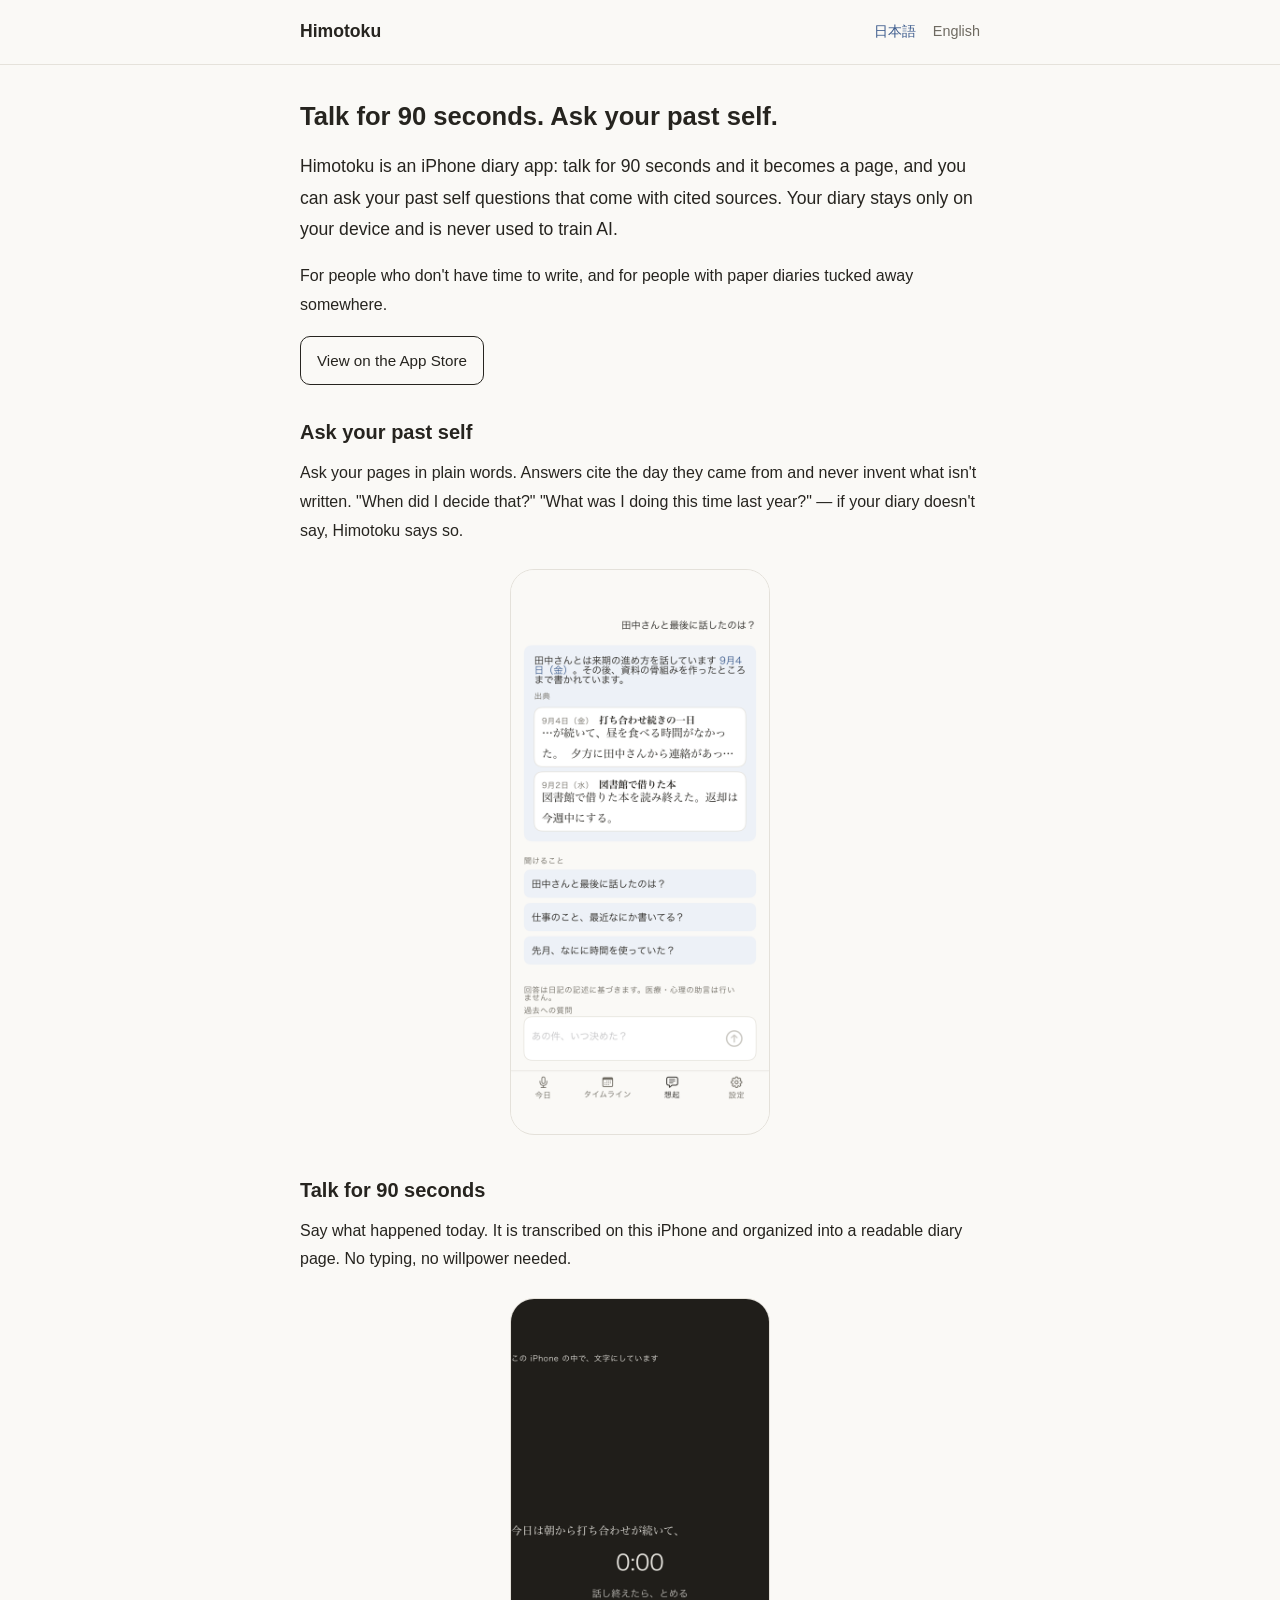
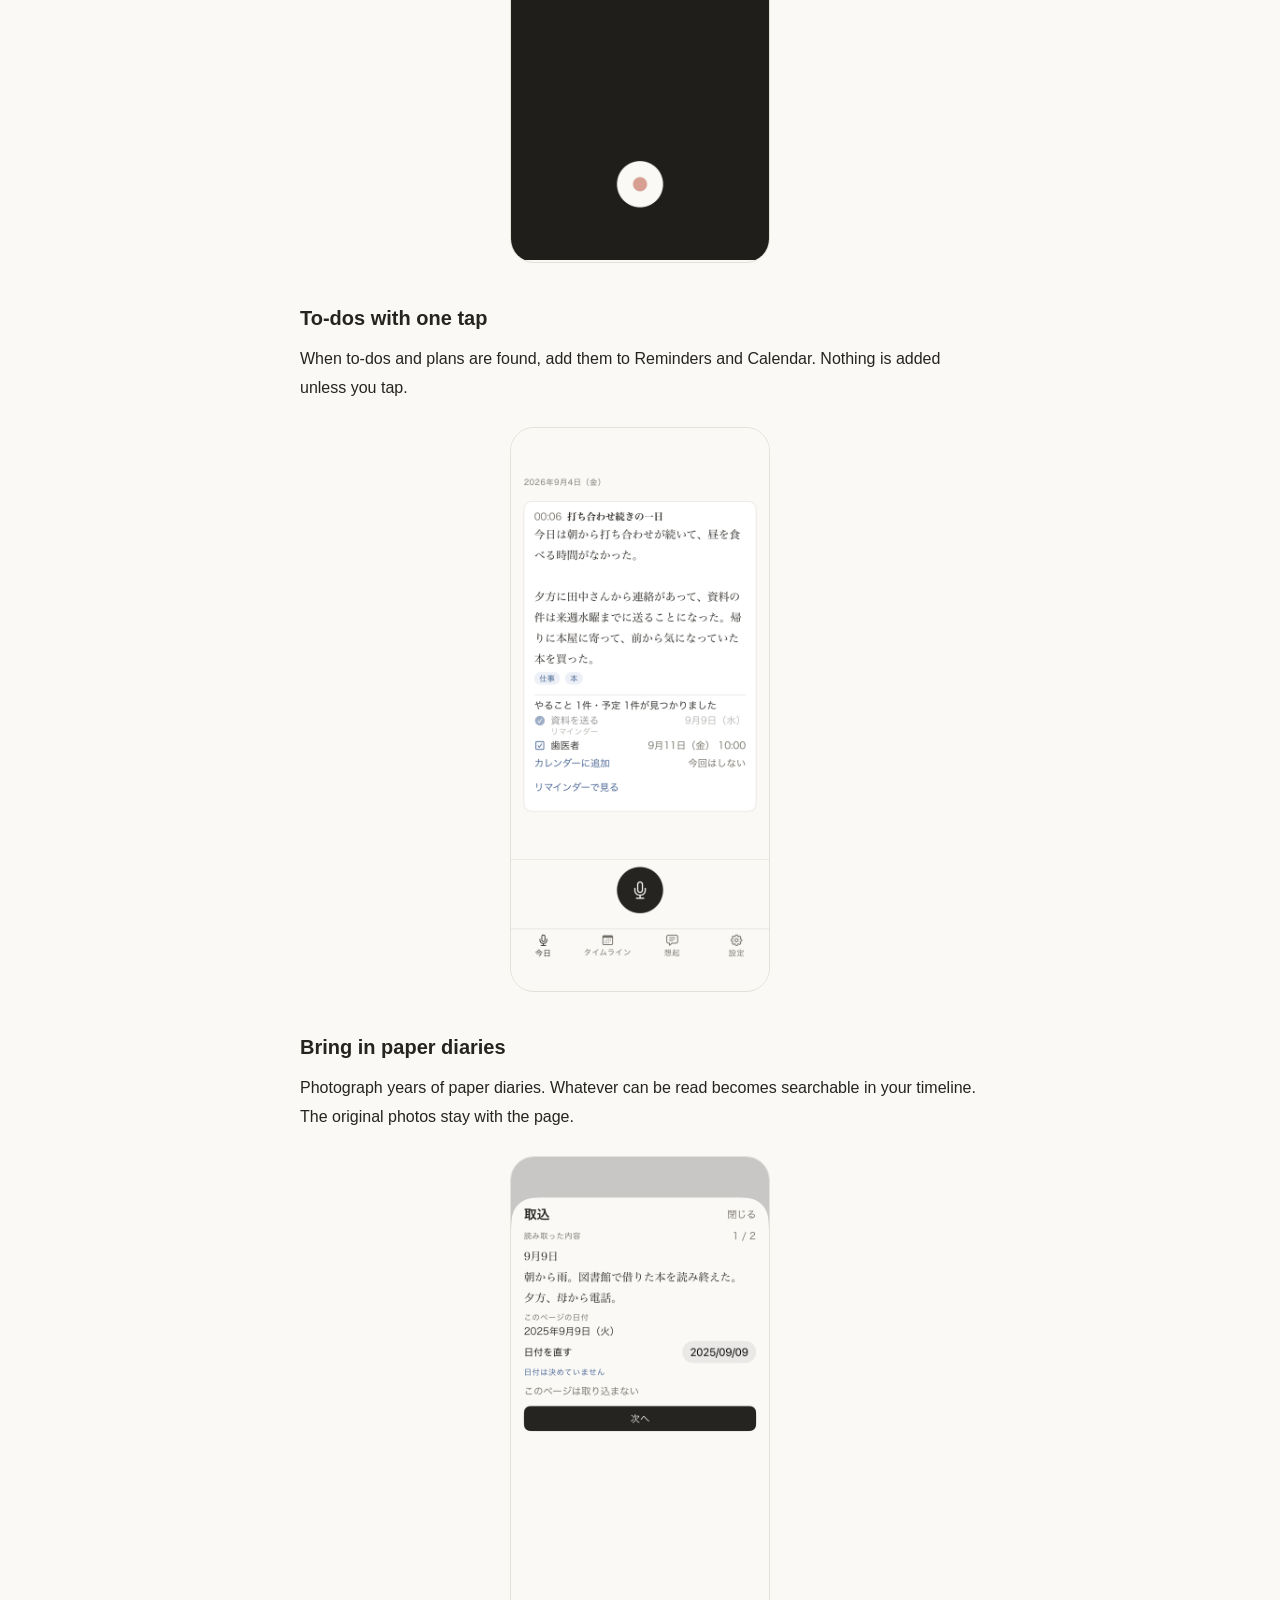
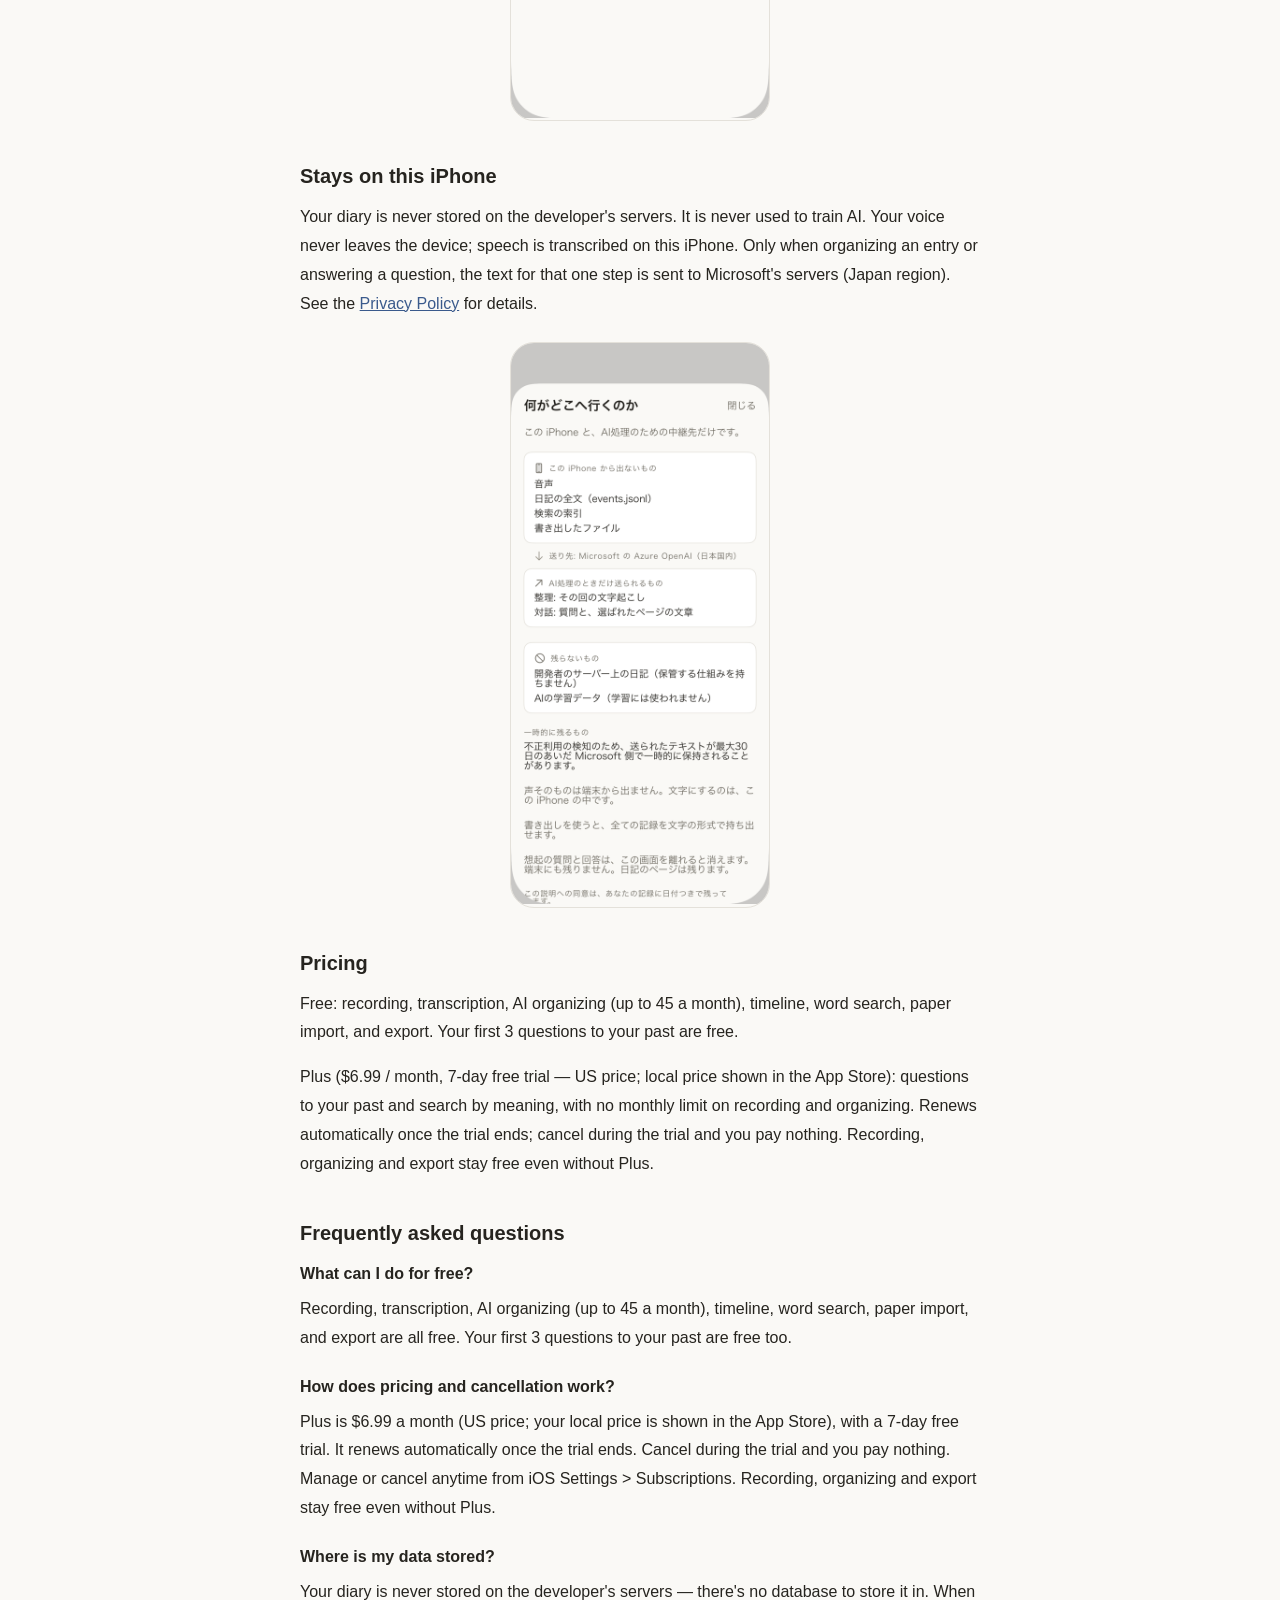
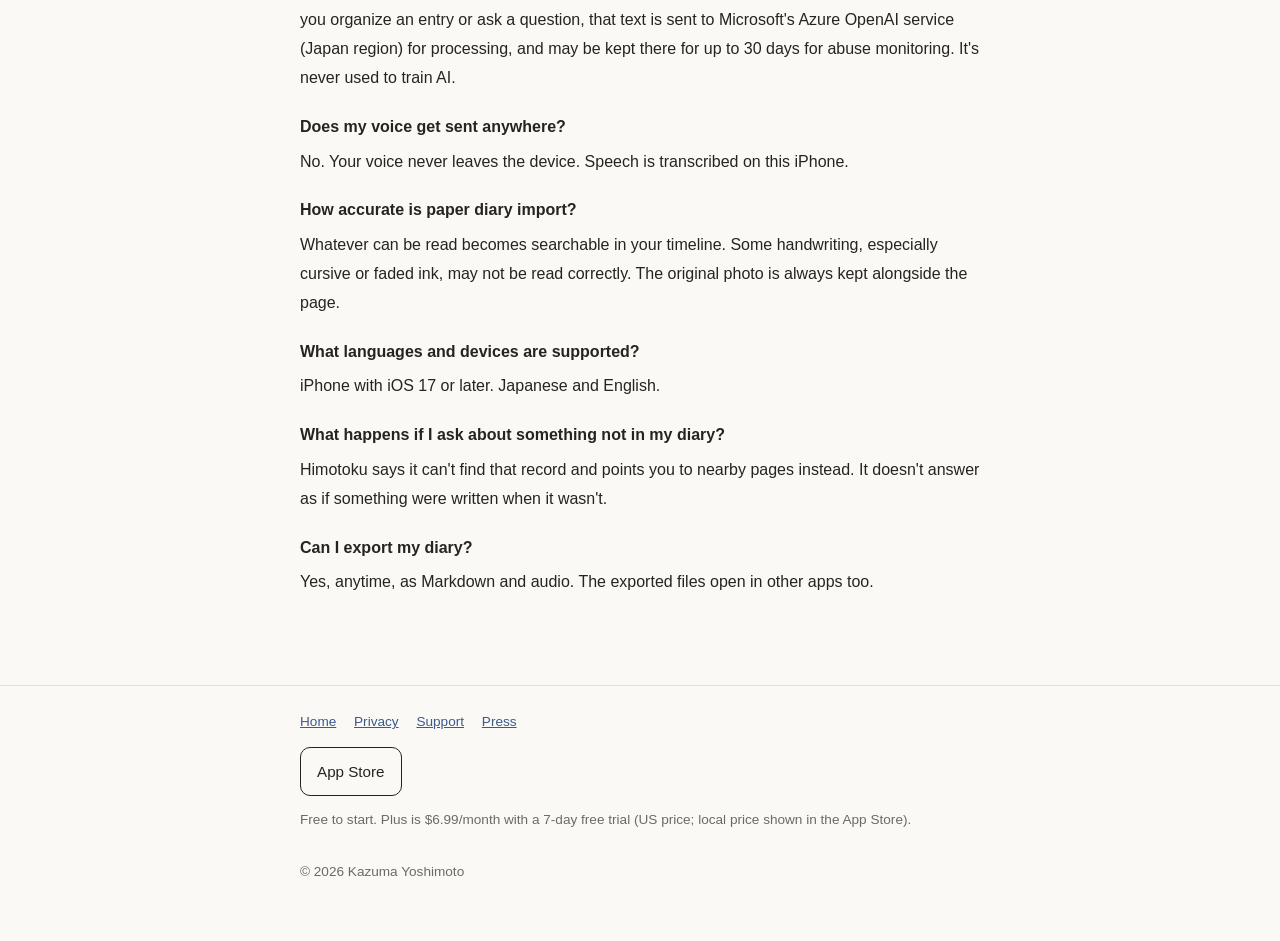
==== en/index.html @ 7afaf914 "site: 2026-09-06 from voice-diary/site" ====
<!doctype html>
<html lang="en">
<head>
<meta charset="utf-8">
<meta name="viewport" content="width=device-width, initial-scale=1">
<title>Himotoku: Voice Diary & Recall</title>
<meta name="description" content="Himotoku is an iPhone diary app: talk for 90 seconds and it becomes a page, and you can ask your past self questions with cited sources. Your diary stays only on your device.">
<link rel="canonical" href="https://yoshimotokzm.github.io/himotoku/en/">
<link rel="alternate" hreflang="ja" href="https://yoshimotokzm.github.io/himotoku/">
<link rel="alternate" hreflang="en" href="https://yoshimotokzm.github.io/himotoku/en/">
<link rel="alternate" hreflang="x-default" href="https://yoshimotokzm.github.io/himotoku/">
<meta property="og:type" content="website">
<meta property="og:title" content="Himotoku: Voice Diary & Recall">
<meta property="og:description" content="Talk for 90 seconds and it becomes a diary page. Ask your past self questions, with cited sources. Your diary stays on this iPhone.">
<meta property="og:url" content="https://yoshimotokzm.github.io/himotoku/en/">
<meta property="og:image" content="https://yoshimotokzm.github.io/himotoku/assets/shot-1-chat-answer.png">
<meta property="og:locale" content="en_US">
<link rel="icon" href="../assets/icon-512.png">
<link rel="stylesheet" href="../assets/style.css">
</head>
<body>
<header class="site-header">
  <div class="wrap">
    <a class="brand" href="./">Himotoku</a>
    <nav class="lang-switch">
      <a href="../">日本語</a>
      <a href="./" class="current">English</a>
    </nav>
  </div>
</header>

<main>
  <div class="wrap">
    <h1>Talk for 90 seconds. Ask your past self.</h1>
    <p class="lede">Himotoku is an iPhone diary app: talk for 90 seconds and it becomes a page, and you can ask your past self questions that come with cited sources. Your diary stays only on your device and is never used to train AI.</p>
    <p>For people who don't have time to write, and for people with paper diaries tucked away somewhere.</p>
    <div class="badge-row">
      <a class="store-badge" href="https://apps.apple.com/us/app/id6807689858">View on the App Store</a>
    </div>

    <section id="ask">
      <h2>Ask your past self</h2>
      <p>Ask your pages in plain words. Answers cite the day they came from and never invent what isn't written. "When did I decide that?" "What was I doing this time last year?" — if your diary doesn't say, Himotoku says so.</p>
      <figure class="shot">
        <img src="../assets/shot-1-chat-answer.png" alt="Ask your past self" loading="lazy">
      </figure>
    </section>

    <section id="talk">
      <h2>Talk for 90 seconds</h2>
      <p>Say what happened today. It is transcribed on this iPhone and organized into a readable diary page. No typing, no willpower needed.</p>
      <figure class="shot">
        <img src="../assets/shot-2-recording.png" alt="Talk for 90 seconds" loading="lazy">
      </figure>
    </section>

    <section id="todo">
      <h2>To-dos with one tap</h2>
      <p>When to-dos and plans are found, add them to Reminders and Calendar. Nothing is added unless you tap.</p>
      <figure class="shot">
        <img src="../assets/shot-3-registered.png" alt="To-dos with one tap" loading="lazy">
      </figure>
    </section>

    <section id="paper">
      <h2>Bring in paper diaries</h2>
      <p>Photograph years of paper diaries. Whatever can be read becomes searchable in your timeline. The original photos stay with the page.</p>
      <figure class="shot">
        <img src="../assets/shot-4-capture.png" alt="Bring in paper diaries" loading="lazy">
      </figure>
    </section>

    <section id="privacy">
      <h2>Stays on this iPhone</h2>
      <p>Your diary is never stored on the developer's servers. It is never used to train AI. Your voice never leaves the device; speech is transcribed on this iPhone. Only when organizing an entry or answering a question, the text for that one step is sent to Microsoft's servers (Japan region). See the <a href="privacy/">Privacy Policy</a> for details.</p>
      <figure class="shot">
        <img src="../assets/shot-5-privacy.png" alt="Stays on this iPhone" loading="lazy">
      </figure>
    </section>

    <section id="pricing">
      <h2>Pricing</h2>
      <p>Free: recording, transcription, AI organizing (up to 45 a month), timeline, word search, paper import, and export. Your first 3 questions to your past are free.</p>
      <p>Plus ($6.99 / month, 7-day free trial — US price; local price shown in the App Store): questions to your past and search by meaning, with no monthly limit on recording and organizing. Renews automatically once the trial ends; cancel during the trial and you pay nothing. Recording, organizing and export stay free even without Plus.</p>
    </section>

    <section id="faq">
      <h2>Frequently asked questions</h2>

      <div class="faq-item">
        <p class="faq-q">What can I do for free?</p>
        <p class="faq-a">Recording, transcription, AI organizing (up to 45 a month), timeline, word search, paper import, and export are all free. Your first 3 questions to your past are free too.</p>
      </div>

      <div class="faq-item">
        <p class="faq-q">How does pricing and cancellation work?</p>
        <p class="faq-a">Plus is $6.99 a month (US price; your local price is shown in the App Store), with a 7-day free trial. It renews automatically once the trial ends. Cancel during the trial and you pay nothing. Manage or cancel anytime from iOS Settings &gt; Subscriptions. Recording, organizing and export stay free even without Plus.</p>
      </div>

      <div class="faq-item">
        <p class="faq-q">Where is my data stored?</p>
        <p class="faq-a">Your diary is never stored on the developer's servers — there's no database to store it in. When you organize an entry or ask a question, that text is sent to Microsoft's Azure OpenAI service (Japan region) for processing, and may be kept there for up to 30 days for abuse monitoring. It's never used to train AI.</p>
      </div>

      <div class="faq-item">
        <p class="faq-q">Does my voice get sent anywhere?</p>
        <p class="faq-a">No. Your voice never leaves the device. Speech is transcribed on this iPhone.</p>
      </div>

      <div class="faq-item">
        <p class="faq-q">How accurate is paper diary import?</p>
        <p class="faq-a">Whatever can be read becomes searchable in your timeline. Some handwriting, especially cursive or faded ink, may not be read correctly. The original photo is always kept alongside the page.</p>
      </div>

      <div class="faq-item">
        <p class="faq-q">What languages and devices are supported?</p>
        <p class="faq-a">iPhone with iOS 17 or later. Japanese and English.</p>
      </div>

      <div class="faq-item">
        <p class="faq-q">What happens if I ask about something not in my diary?</p>
        <p class="faq-a">Himotoku says it can't find that record and points you to nearby pages instead. It doesn't answer as if something were written when it wasn't.</p>
      </div>

      <div class="faq-item">
        <p class="faq-q">Can I export my diary?</p>
        <p class="faq-a">Yes, anytime, as Markdown and audio. The exported files open in other apps too.</p>
      </div>
    </section>
  </div>
</main>

<footer class="site-footer">
  <div class="wrap">
    <nav>
      <a href="./">Home</a>
      <a href="privacy/">Privacy</a>
      <a href="support/">Support</a>
      <a href="press/">Press</a>
    </nav>
    <div class="badge-row">
      <a class="store-badge" href="https://apps.apple.com/us/app/id6807689858">App Store</a>
    </div>
    <p class="disclaimer">Free to start. Plus is $6.99/month with a 7-day free trial (US price; local price shown in the App Store).</p>
    <p>&copy; 2026 Kazuma Yoshimoto</p>
  </div>
</footer>

<script type="application/ld+json">
{
  "@context": "https://schema.org",
  "@type": "SoftwareApplication",
  "name": "Himotoku",
  "operatingSystem": "iOS",
  "applicationCategory": "LifestyleApplication",
  "description": "Himotoku is an iPhone diary app: talk for 90 seconds and it becomes a page, and you can ask your past self questions that come with cited sources. Your diary stays only on your device and is never used to train AI.",
  "inLanguage": ["ja", "en"],
  "url": "https://yoshimotokzm.github.io/himotoku/en/",
  "image": "https://yoshimotokzm.github.io/himotoku/assets/shot-1-chat-answer.png",
  "offers": [
    {
      "@type": "Offer",
      "price": "0",
      "priceCurrency": "USD",
      "description": "Free (recording, transcription, AI organizing, timeline, search, paper import, export; first 3 questions to your past are free)"
    },
    {
      "@type": "Offer",
      "priceSpecification": {
        "@type": "UnitPriceSpecification",
        "price": "6.99",
        "priceCurrency": "USD",
        "unitText": "MONTH"
      },
      "description": "Plus (Monthly, US price, 7-day free trial)"
    },
    {
      "@type": "Offer",
      "priceSpecification": {
        "@type": "UnitPriceSpecification",
        "price": "980",
        "priceCurrency": "JPY",
        "unitText": "MONTH"
      },
      "description": "プラス（月額・7日間無料トライアル）"
    }
  ]
}
</script>
<script type="application/ld+json">
{
  "@context": "https://schema.org",
  "@type": "FAQPage",
  "mainEntity": [
    {
      "@type": "Question",
      "name": "What can I do for free?",
      "acceptedAnswer": { "@type": "Answer", "text": "Recording, transcription, AI organizing (up to 45 a month), timeline, word search, paper import, and export are all free. Your first 3 questions to your past are free too." }
    },
    {
      "@type": "Question",
      "name": "How does pricing and cancellation work?",
      "acceptedAnswer": { "@type": "Answer", "text": "Plus is $6.99 a month (US price; your local price is shown in the App Store), with a 7-day free trial. It renews automatically once the trial ends. Cancel during the trial and you pay nothing. Manage or cancel anytime from iOS Settings > Subscriptions. Recording, organizing and export stay free even without Plus." }
    },
    {
      "@type": "Question",
      "name": "Where is my data stored?",
      "acceptedAnswer": { "@type": "Answer", "text": "Your diary is never stored on the developer's servers. When you organize an entry or ask a question, that text is sent to Microsoft's Azure OpenAI service (Japan region) for processing, and may be kept for up to 30 days for abuse monitoring. It's never used to train AI." }
    },
    {
      "@type": "Question",
      "name": "Does my voice get sent anywhere?",
      "acceptedAnswer": { "@type": "Answer", "text": "No. Your voice never leaves the device. Speech is transcribed on this iPhone." }
    },
    {
      "@type": "Question",
      "name": "How accurate is paper diary import?",
      "acceptedAnswer": { "@type": "Answer", "text": "Whatever can be read becomes searchable in your timeline. Some handwriting may not be read correctly. The original photo is always kept alongside the page." }
    },
    {
      "@type": "Question",
      "name": "What languages and devices are supported?",
      "acceptedAnswer": { "@type": "Answer", "text": "iPhone with iOS 17 or later. Japanese and English." }
    },
    {
      "@type": "Question",
      "name": "What happens if I ask about something not in my diary?",
      "acceptedAnswer": { "@type": "Answer", "text": "Himotoku says it can't find that record and points you to nearby pages instead." }
    },
    {
      "@type": "Question",
      "name": "Can I export my diary?",
      "acceptedAnswer": { "@type": "Answer", "text": "Yes, anytime, as Markdown and audio. The exported files open in other apps too." }
    }
  ]
}
</script>
</body>
</html>
---- assets/style.css ----
/* ひもとく 公式サイト — 共通スタイル
   デザイントークンは docs/04_UIUX設計.md §1 に準拠。新しい色は追加しない。 */

:root {
  --paper: #FAF9F6;
  --paper-elevated: #FFFFFF;
  --ink: #26241F;
  --ink-secondary: #6E6A61;
  --ink-faint: #9B968C;
  --indigo: #3A5A8C;
  --indigo-wash: #EDF1F7;
  --hairline: #E5E2DB;
  --line: #E4E1DA;
}

@media (prefers-color-scheme: dark) {
  :root {
    --paper: #17181A;
    --paper-elevated: #1F2023;
    --ink: #E8E6E1;
    --ink-secondary: #A6A29A;
    --ink-faint: #6B6862;
    --indigo: #8FA9D6;
    --indigo-wash: #232A36;
    --hairline: #2C2D30;
    --line: #2C2D30;
  }
}

* { box-sizing: border-box; }

html, body {
  margin: 0;
  padding: 0;
  background: var(--paper);
  color: var(--ink);
}

body {
  font-family: -apple-system, "Hiragino Sans", "Noto Sans JP", sans-serif;
  line-height: 1.8;
  font-size: 16px;
  -webkit-font-smoothing: antialiased;
}

a { color: var(--indigo); }
a:visited { color: var(--indigo); }

img { max-width: 100%; height: auto; display: block; }

.wrap {
  max-width: 720px;
  margin: 0 auto;
  padding: 0 20px;
}

header.site-header {
  border-bottom: 1px solid var(--hairline);
  padding: 16px 0;
}

header.site-header .wrap {
  display: flex;
  align-items: center;
  justify-content: space-between;
  flex-wrap: wrap;
  gap: 8px;
}

.brand {
  font-weight: 600;
  font-size: 1.1rem;
  color: var(--ink);
  text-decoration: none;
}

.lang-switch a {
  margin-left: 12px;
  font-size: 0.9rem;
  text-decoration: none;
}

.lang-switch a.current {
  color: var(--ink-secondary);
  pointer-events: none;
}

main {
  padding: 32px 0 48px;
}

section {
  margin-bottom: 40px;
}

h1 {
  font-size: 1.6rem;
  line-height: 1.5;
  margin: 0 0 16px;
}

h2 {
  font-size: 1.25rem;
  line-height: 1.5;
  margin: 32px 0 12px;
  padding-top: 8px;
  border-top: 1px solid var(--hairline);
}

section:first-of-type h2:first-child,
h2:first-child {
  border-top: none;
  padding-top: 0;
}

h3 {
  font-size: 1.05rem;
  margin: 20px 0 8px;
}

p { margin: 0 0 16px; }

ul, ol { padding-left: 1.3em; }
li { margin-bottom: 8px; }

.lede {
  font-size: 1.1rem;
  color: var(--ink);
}

.tagline {
  color: var(--ink-secondary);
  font-size: 0.95rem;
}

.card {
  background: var(--indigo-wash);
  border-radius: 12px;
  padding: 20px;
  margin: 16px 0;
}

.shot {
  max-width: 260px;
  margin: 1.5rem auto;
  border-radius: 24px;
  overflow: hidden;
  border: 1px solid var(--line);
  aspect-ratio: 1206 / 2622;
}

.shot img {
  display: block;
  width: 100%;
  height: auto;
}

.press-shots {
  display: grid;
  grid-template-columns: repeat(auto-fill, minmax(140px, 1fr));
  gap: 1rem;
}

.press-shots .shot {
  margin: 0;
}

figure { margin: 0; }
figcaption {
  font-size: 0.85rem;
  color: var(--ink-secondary);
  margin-top: 8px;
}

table {
  width: 100%;
  border-collapse: collapse;
  font-size: 0.92rem;
}

caption {
  text-align: left;
  font-size: 0.85rem;
  color: var(--ink-secondary);
  margin-bottom: 8px;
}

th, td {
  text-align: left;
  padding: 10px 8px;
  border-bottom: 1px solid var(--hairline);
  vertical-align: top;
}

th { color: var(--ink-secondary); font-weight: 600; }

.table-scroll {
  overflow-x: auto;
}

.badge-row {
  display: flex;
  align-items: center;
  gap: 12px;
  flex-wrap: wrap;
}

.store-badge {
  display: inline-block;
  padding: 10px 16px;
  border: 1px solid var(--ink);
  border-radius: 10px;
  text-decoration: none;
  color: var(--ink);
  font-size: 0.95rem;
}

.faq-item { margin-bottom: 20px; }
.faq-q { font-weight: 600; margin-bottom: 6px; }
.faq-a { color: var(--ink); }

.disclaimer {
  font-size: 0.85rem;
  color: var(--ink-secondary);
}

footer.site-footer {
  border-top: 1px solid var(--hairline);
  padding: 24px 0 40px;
  color: var(--ink-secondary);
  font-size: 0.85rem;
}

footer.site-footer .wrap {
  display: flex;
  flex-direction: column;
  gap: 12px;
}

footer.site-footer nav a {
  margin-right: 14px;
}

.press-fact {
  color: var(--ink-secondary);
  font-size: 0.9rem;
}

.demo-box {
  border: 1px dashed var(--ink-faint);
  border-radius: 12px;
  padding: 24px;
  text-align: center;
  color: var(--ink-secondary);
}
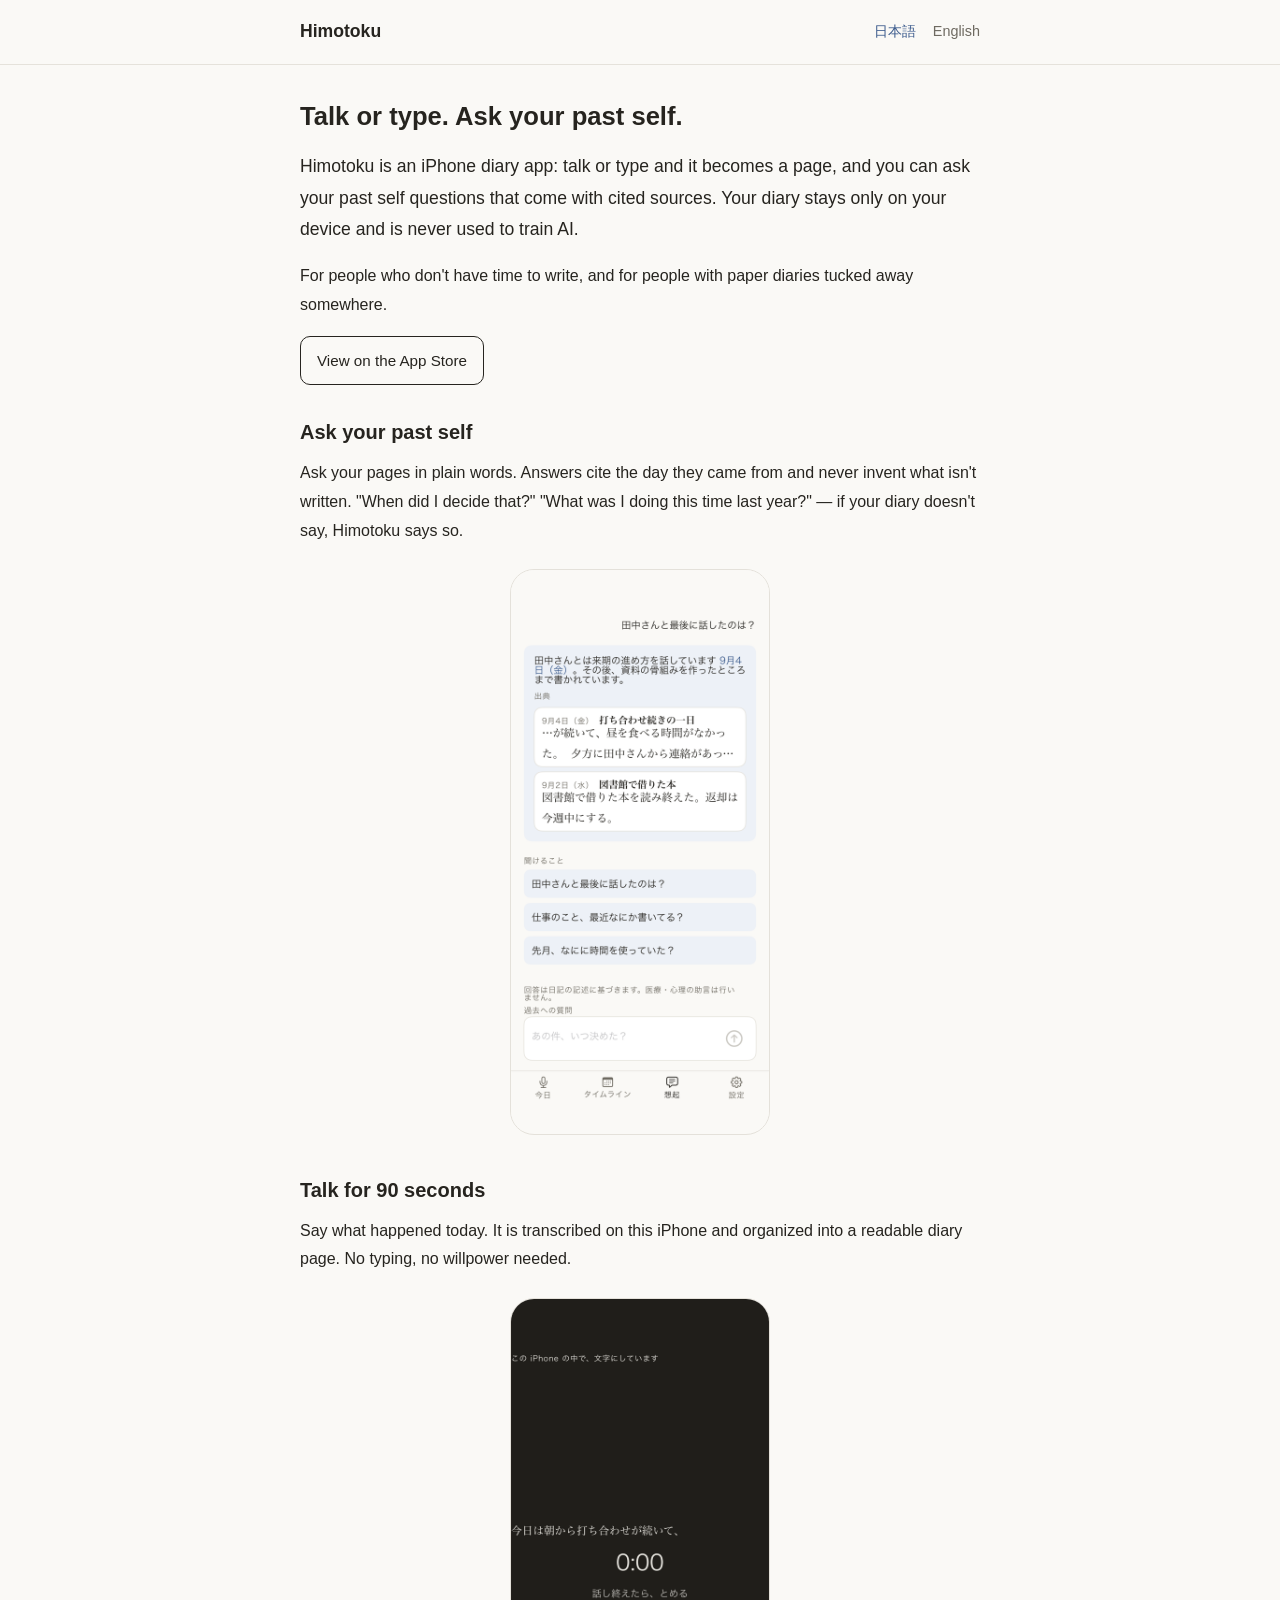
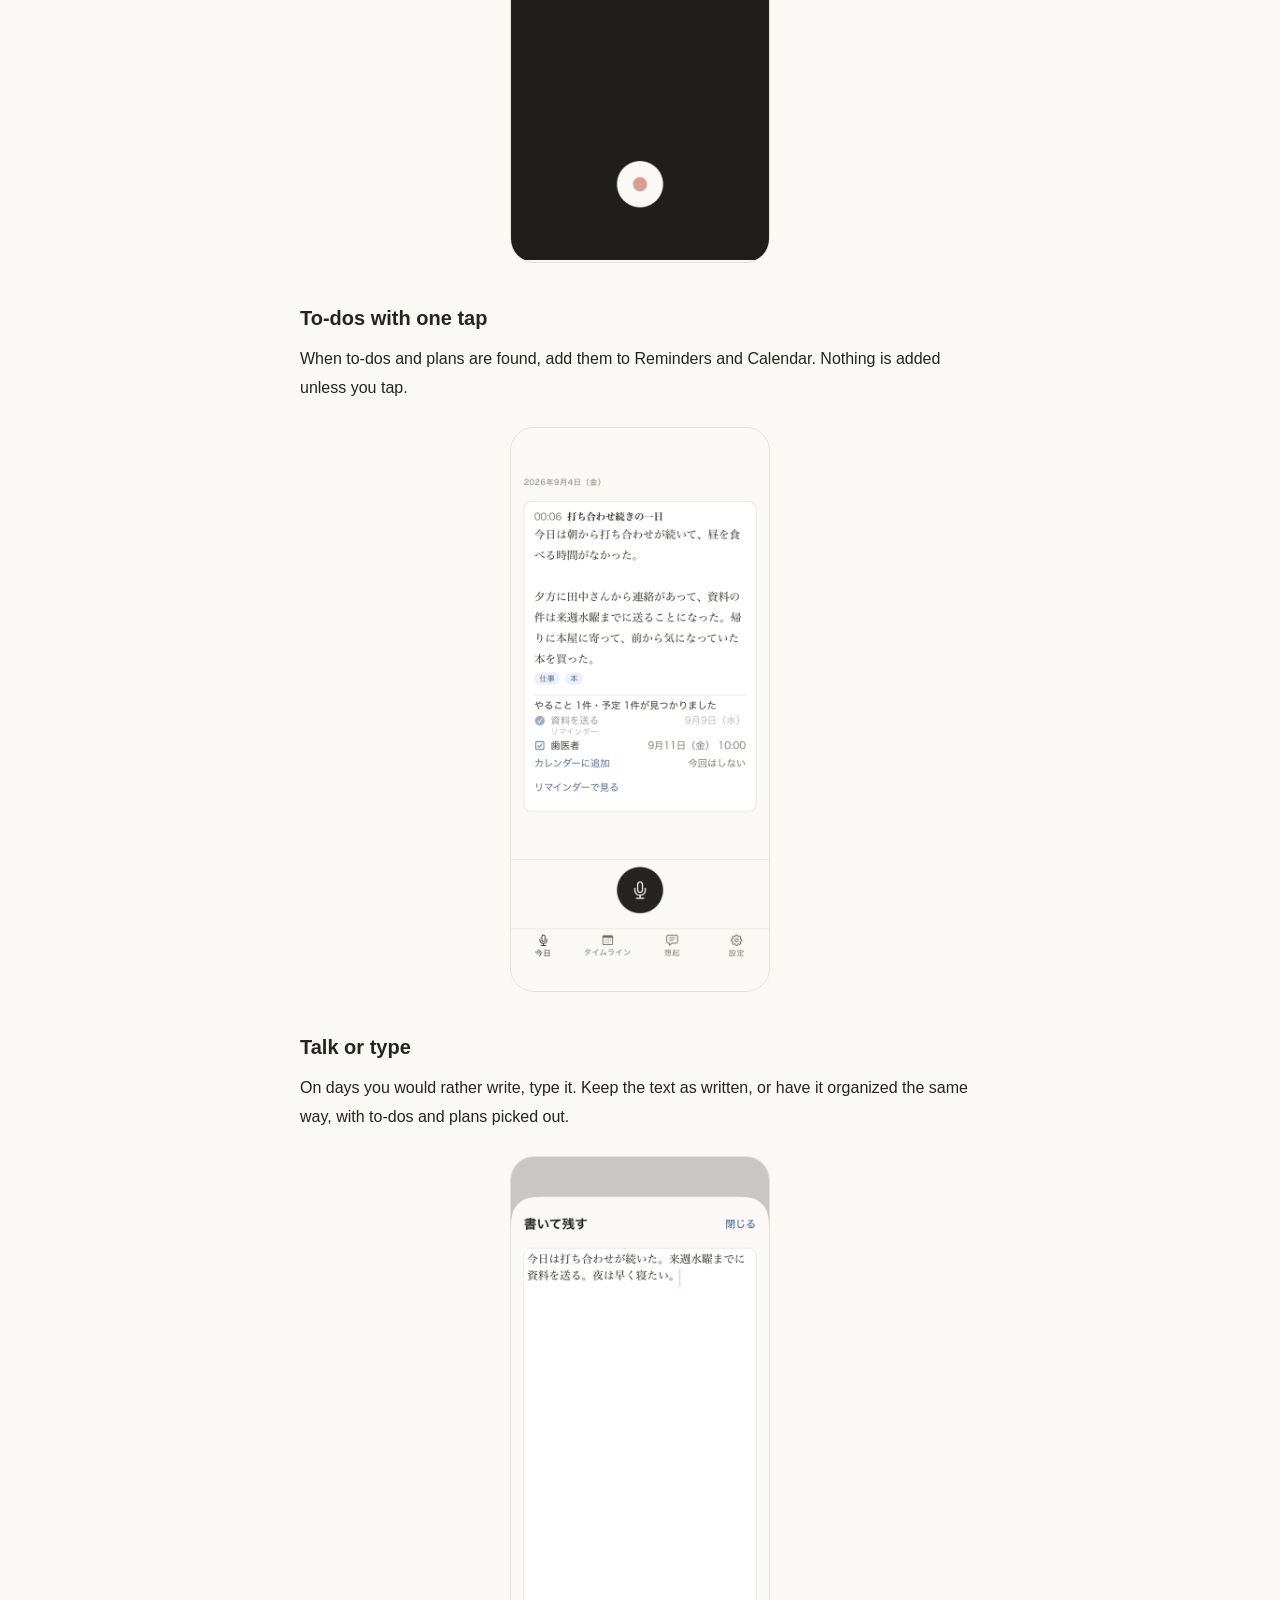
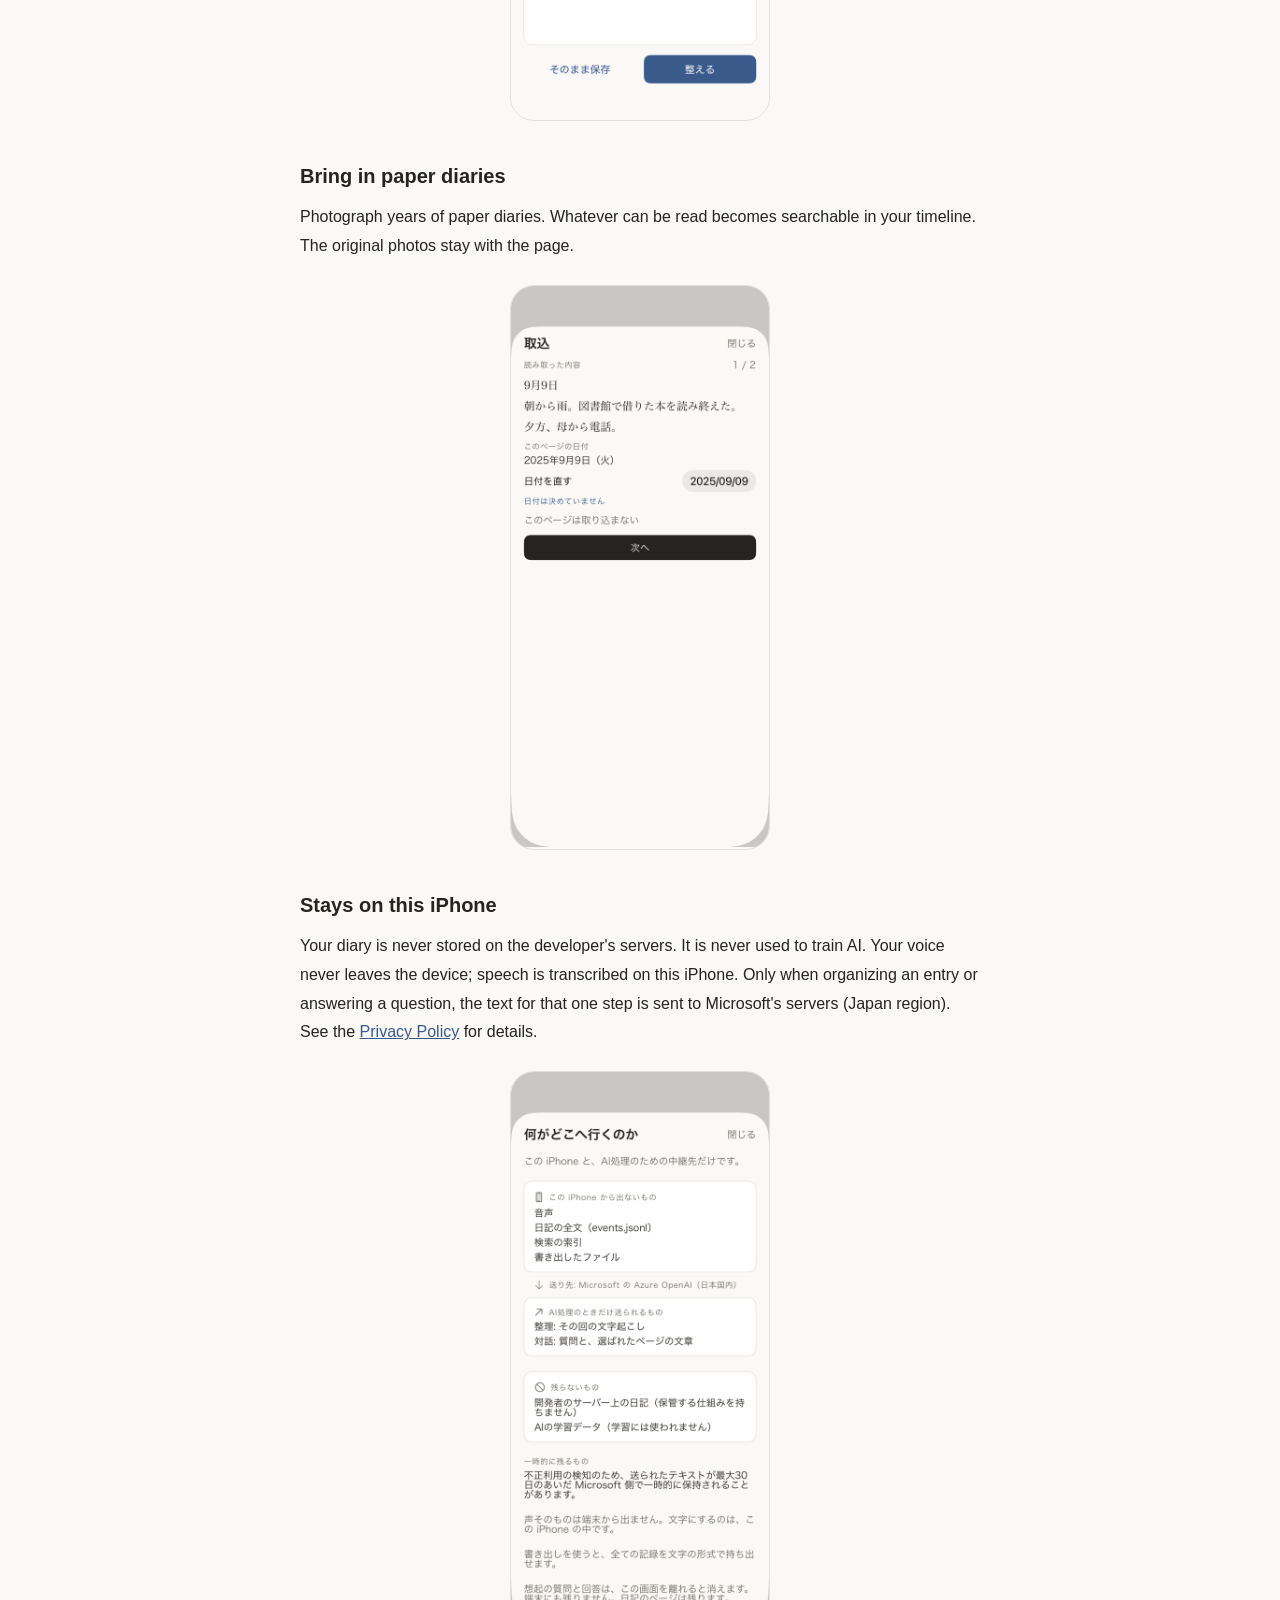
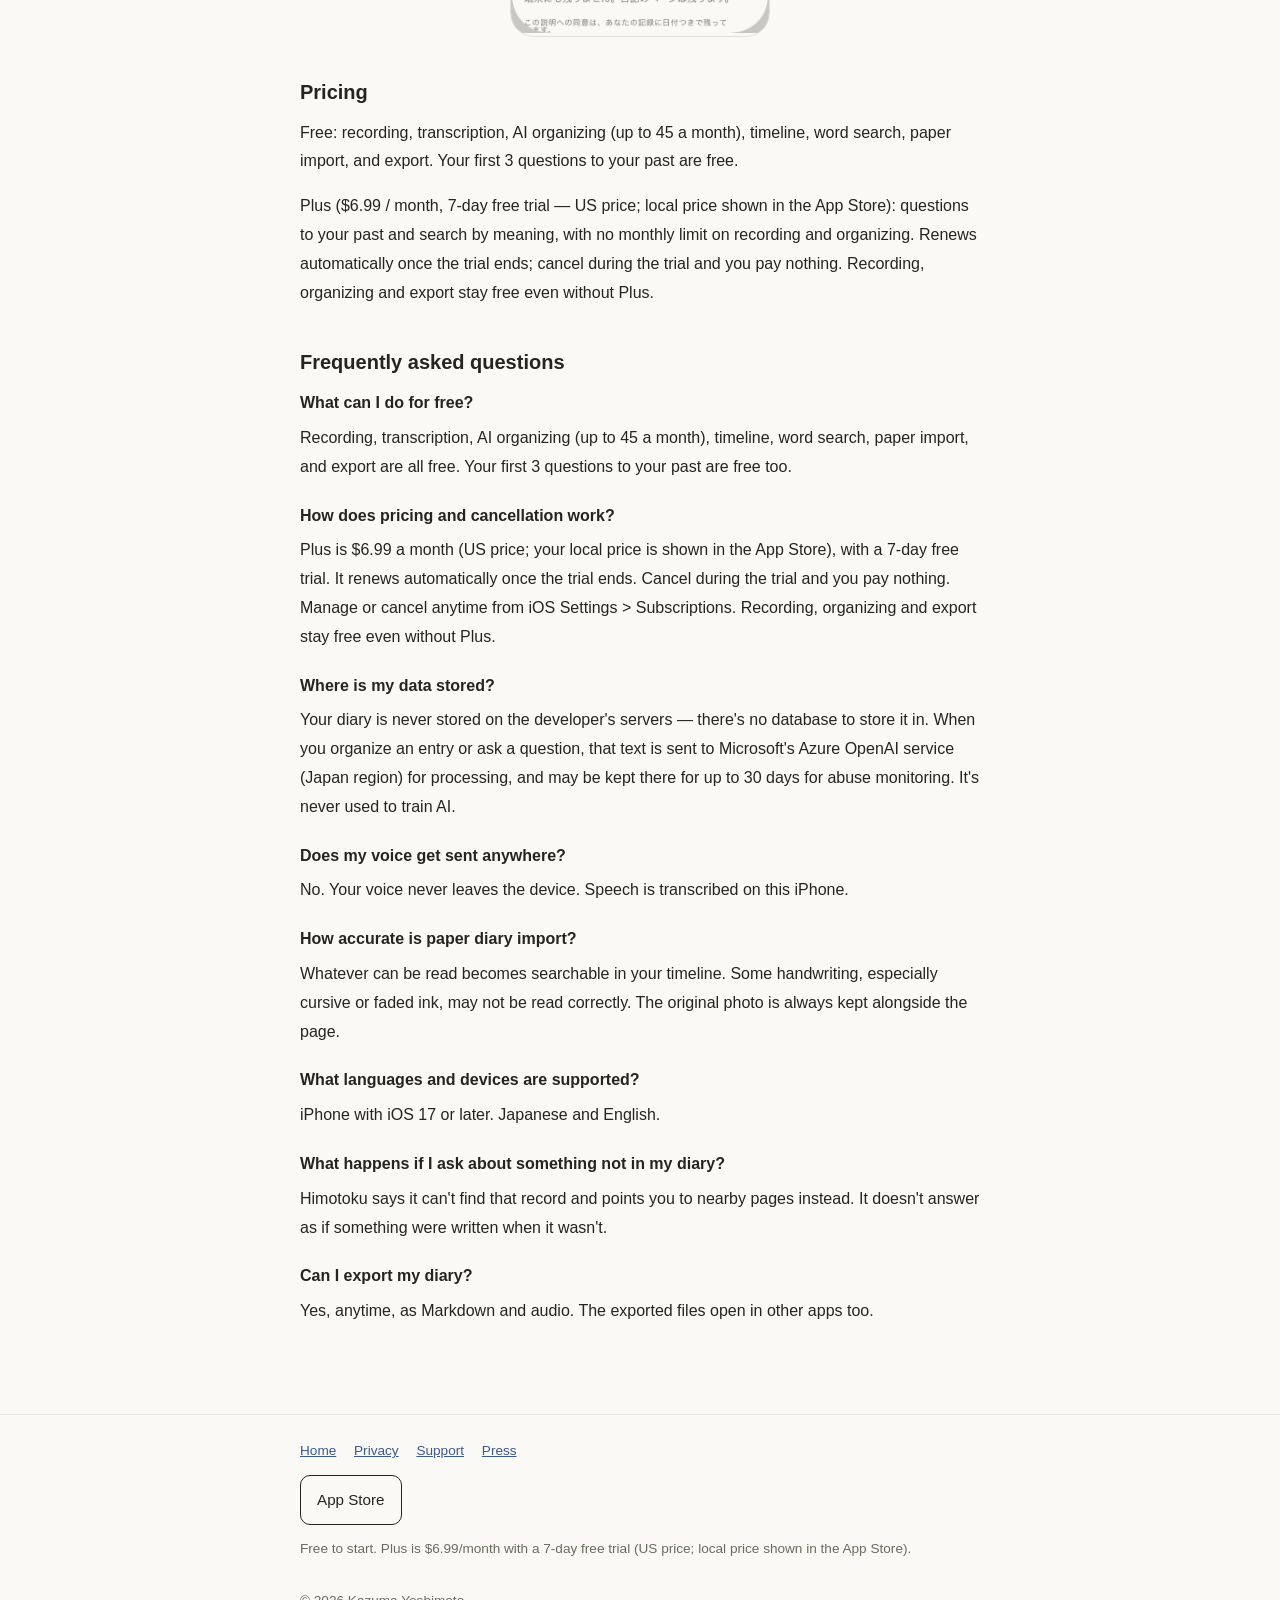
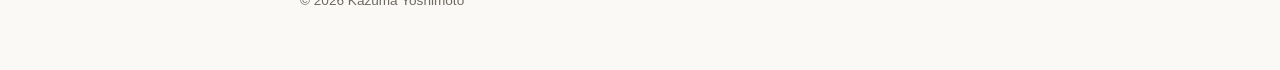
==== commit 9f72ecf2: "site: 2026-09-06 from voice-diary/site" ====
--- a/en/index.html
+++ b/en/index.html
@@ -3,15 +3,15 @@
 <head>
 <meta charset="utf-8">
 <meta name="viewport" content="width=device-width, initial-scale=1">
-<title>Himotoku: Voice Diary & Recall</title>
-<meta name="description" content="Himotoku is an iPhone diary app: talk for 90 seconds and it becomes a page, and you can ask your past self questions with cited sources. Your diary stays only on your device.">
+<title>Himotoku: Diary & Assistant</title>
+<meta name="description" content="Himotoku is an iPhone diary app: talk or type and it becomes a page, and you can ask your past self questions with cited sources. Your diary stays only on your device.">
 <link rel="canonical" href="https://yoshimotokzm.github.io/himotoku/en/">
 <link rel="alternate" hreflang="ja" href="https://yoshimotokzm.github.io/himotoku/">
 <link rel="alternate" hreflang="en" href="https://yoshimotokzm.github.io/himotoku/en/">
 <link rel="alternate" hreflang="x-default" href="https://yoshimotokzm.github.io/himotoku/">
 <meta property="og:type" content="website">
-<meta property="og:title" content="Himotoku: Voice Diary & Recall">
-<meta property="og:description" content="Talk for 90 seconds and it becomes a diary page. Ask your past self questions, with cited sources. Your diary stays on this iPhone.">
+<meta property="og:title" content="Himotoku: Diary & Assistant">
+<meta property="og:description" content="Talk or type and it becomes a diary page. Ask your past self questions, with cited sources. Your diary stays on this iPhone.">
 <meta property="og:url" content="https://yoshimotokzm.github.io/himotoku/en/">
 <meta property="og:image" content="https://yoshimotokzm.github.io/himotoku/assets/shot-1-chat-answer.png">
 <meta property="og:locale" content="en_US">
@@ -31,8 +31,8 @@
 
 <main>
   <div class="wrap">
-    <h1>Talk for 90 seconds. Ask your past self.</h1>
-    <p class="lede">Himotoku is an iPhone diary app: talk for 90 seconds and it becomes a page, and you can ask your past self questions that come with cited sources. Your diary stays only on your device and is never used to train AI.</p>
+    <h1>Talk or type. Ask your past self.</h1>
+    <p class="lede">Himotoku is an iPhone diary app: talk or type and it becomes a page, and you can ask your past self questions that come with cited sources. Your diary stays only on your device and is never used to train AI.</p>
     <p>For people who don't have time to write, and for people with paper diaries tucked away somewhere.</p>
     <div class="badge-row">
       <a class="store-badge" href="https://apps.apple.com/us/app/id6807689858">View on the App Store</a>
@@ -59,6 +59,14 @@
       <p>When to-dos and plans are found, add them to Reminders and Calendar. Nothing is added unless you tap.</p>
       <figure class="shot">
         <img src="../assets/shot-3-registered.png" alt="To-dos with one tap" loading="lazy">
+      </figure>
+    </section>
+
+    <section id="write">
+      <h2>Talk or type</h2>
+      <p>On days you would rather write, type it. Keep the text as written, or have it organized the same way, with to-dos and plans picked out.</p>
+      <figure class="shot">
+        <img src="../assets/shot-4-text-entry.png" alt="Talk or type" loading="lazy">
       </figure>
     </section>
 
@@ -153,7 +161,7 @@
   "name": "Himotoku",
   "operatingSystem": "iOS",
   "applicationCategory": "LifestyleApplication",
-  "description": "Himotoku is an iPhone diary app: talk for 90 seconds and it becomes a page, and you can ask your past self questions that come with cited sources. Your diary stays only on your device and is never used to train AI.",
+  "description": "Himotoku is an iPhone diary app: talk or type and it becomes a page, and you can ask your past self questions that come with cited sources. Your diary stays only on your device and is never used to train AI.",
   "inLanguage": ["ja", "en"],
   "url": "https://yoshimotokzm.github.io/himotoku/en/",
   "image": "https://yoshimotokzm.github.io/himotoku/assets/shot-1-chat-answer.png",
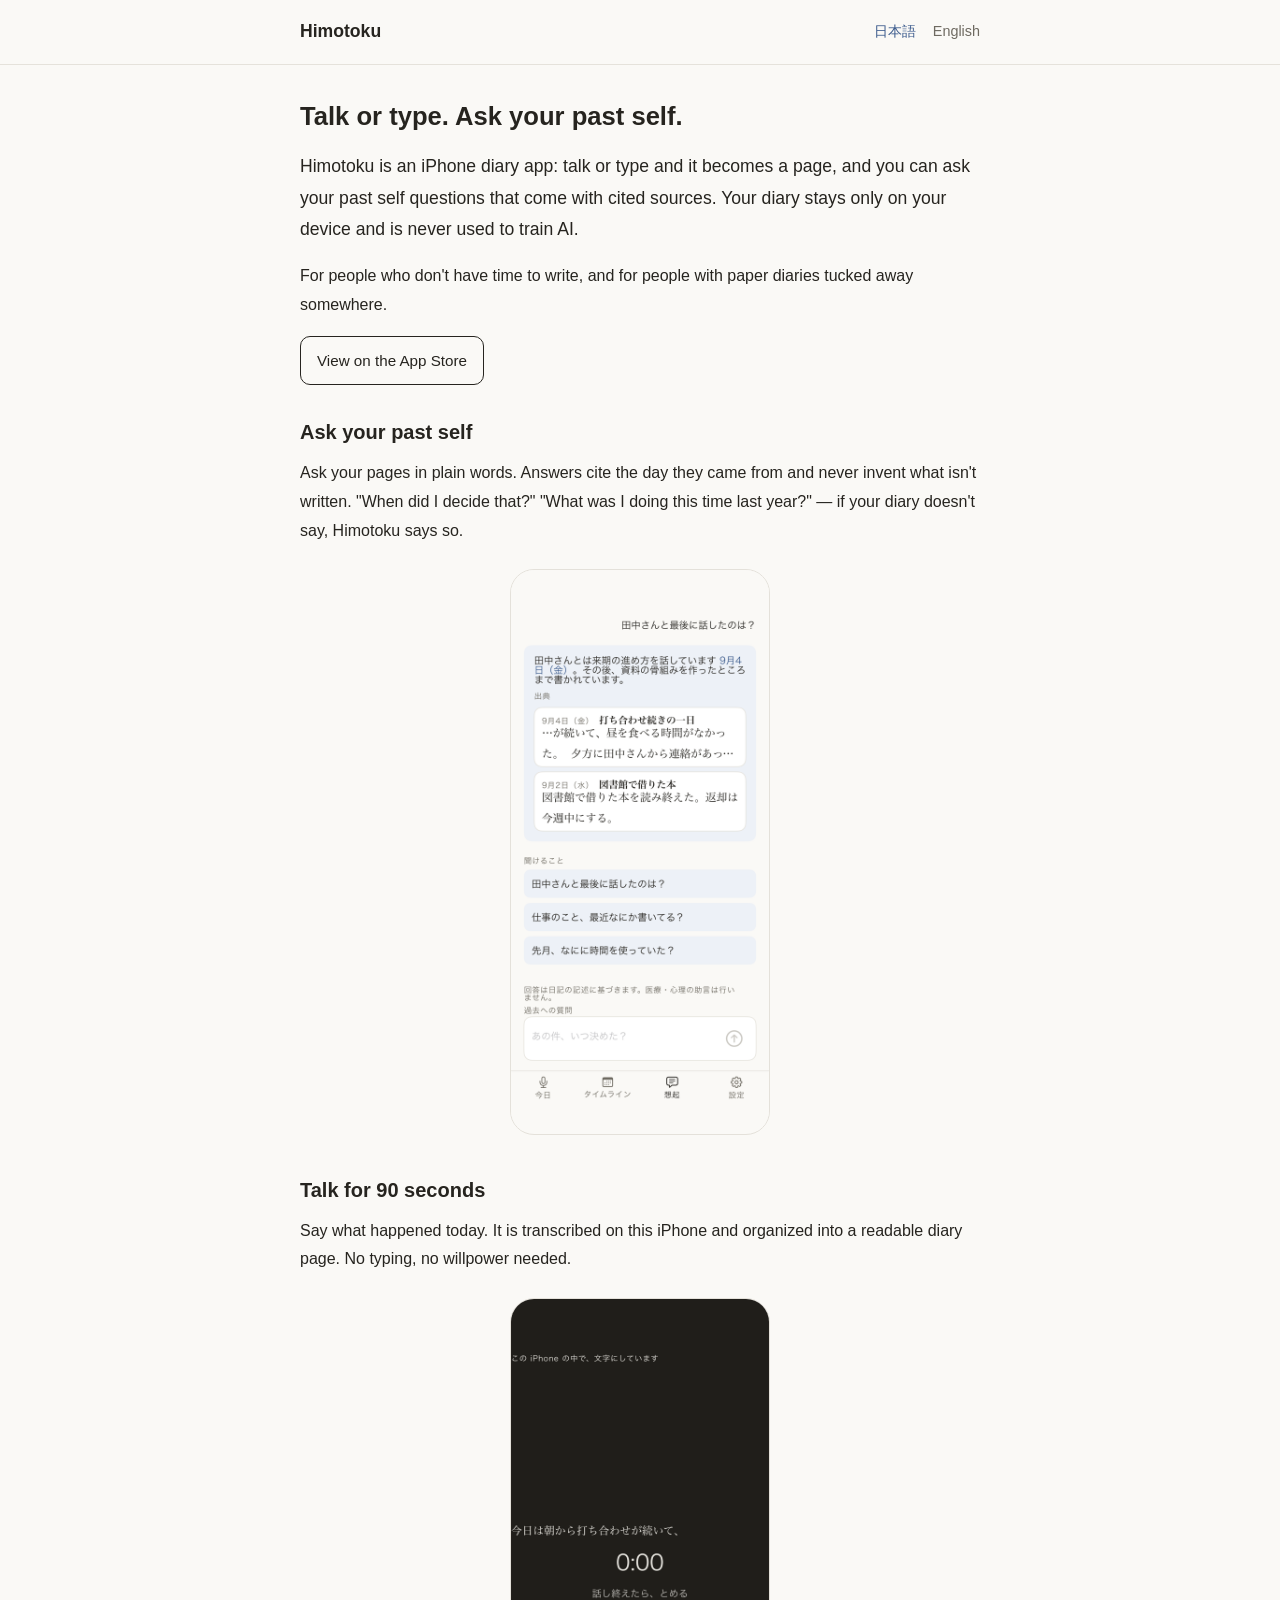
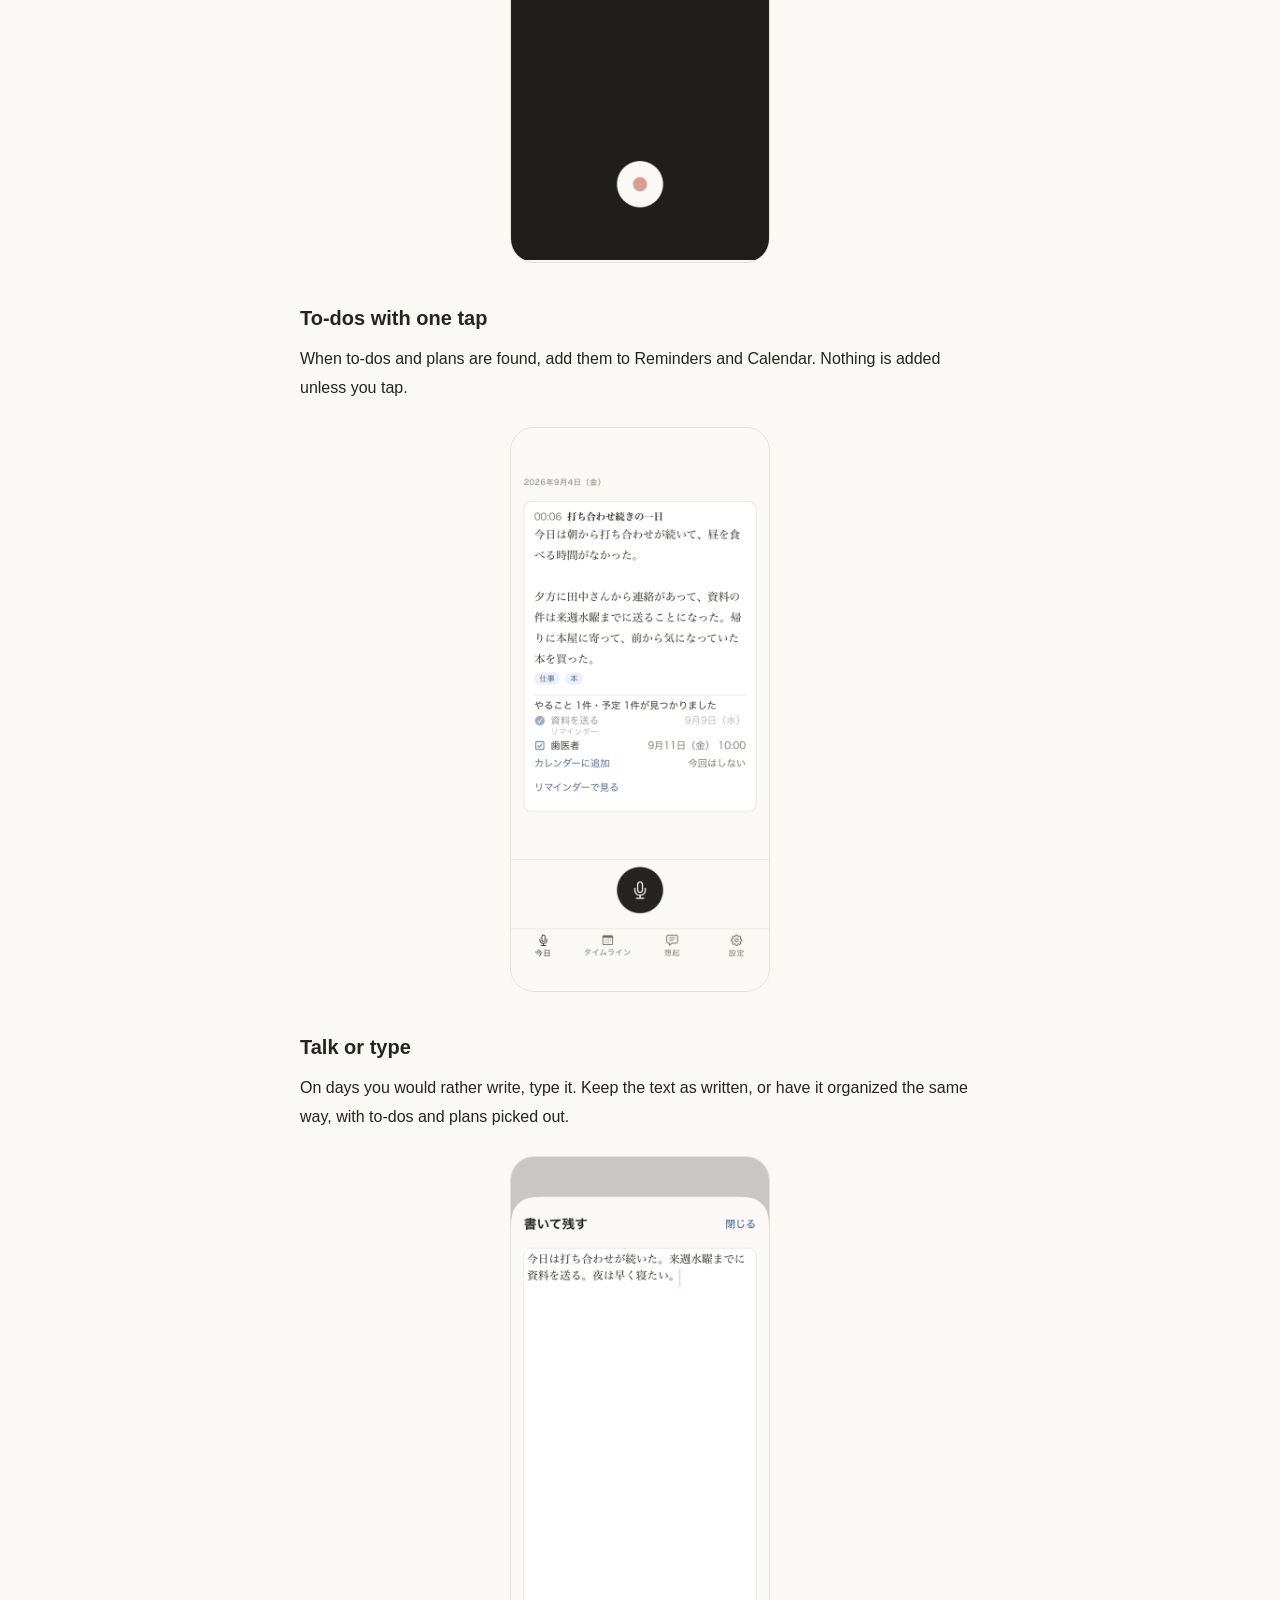
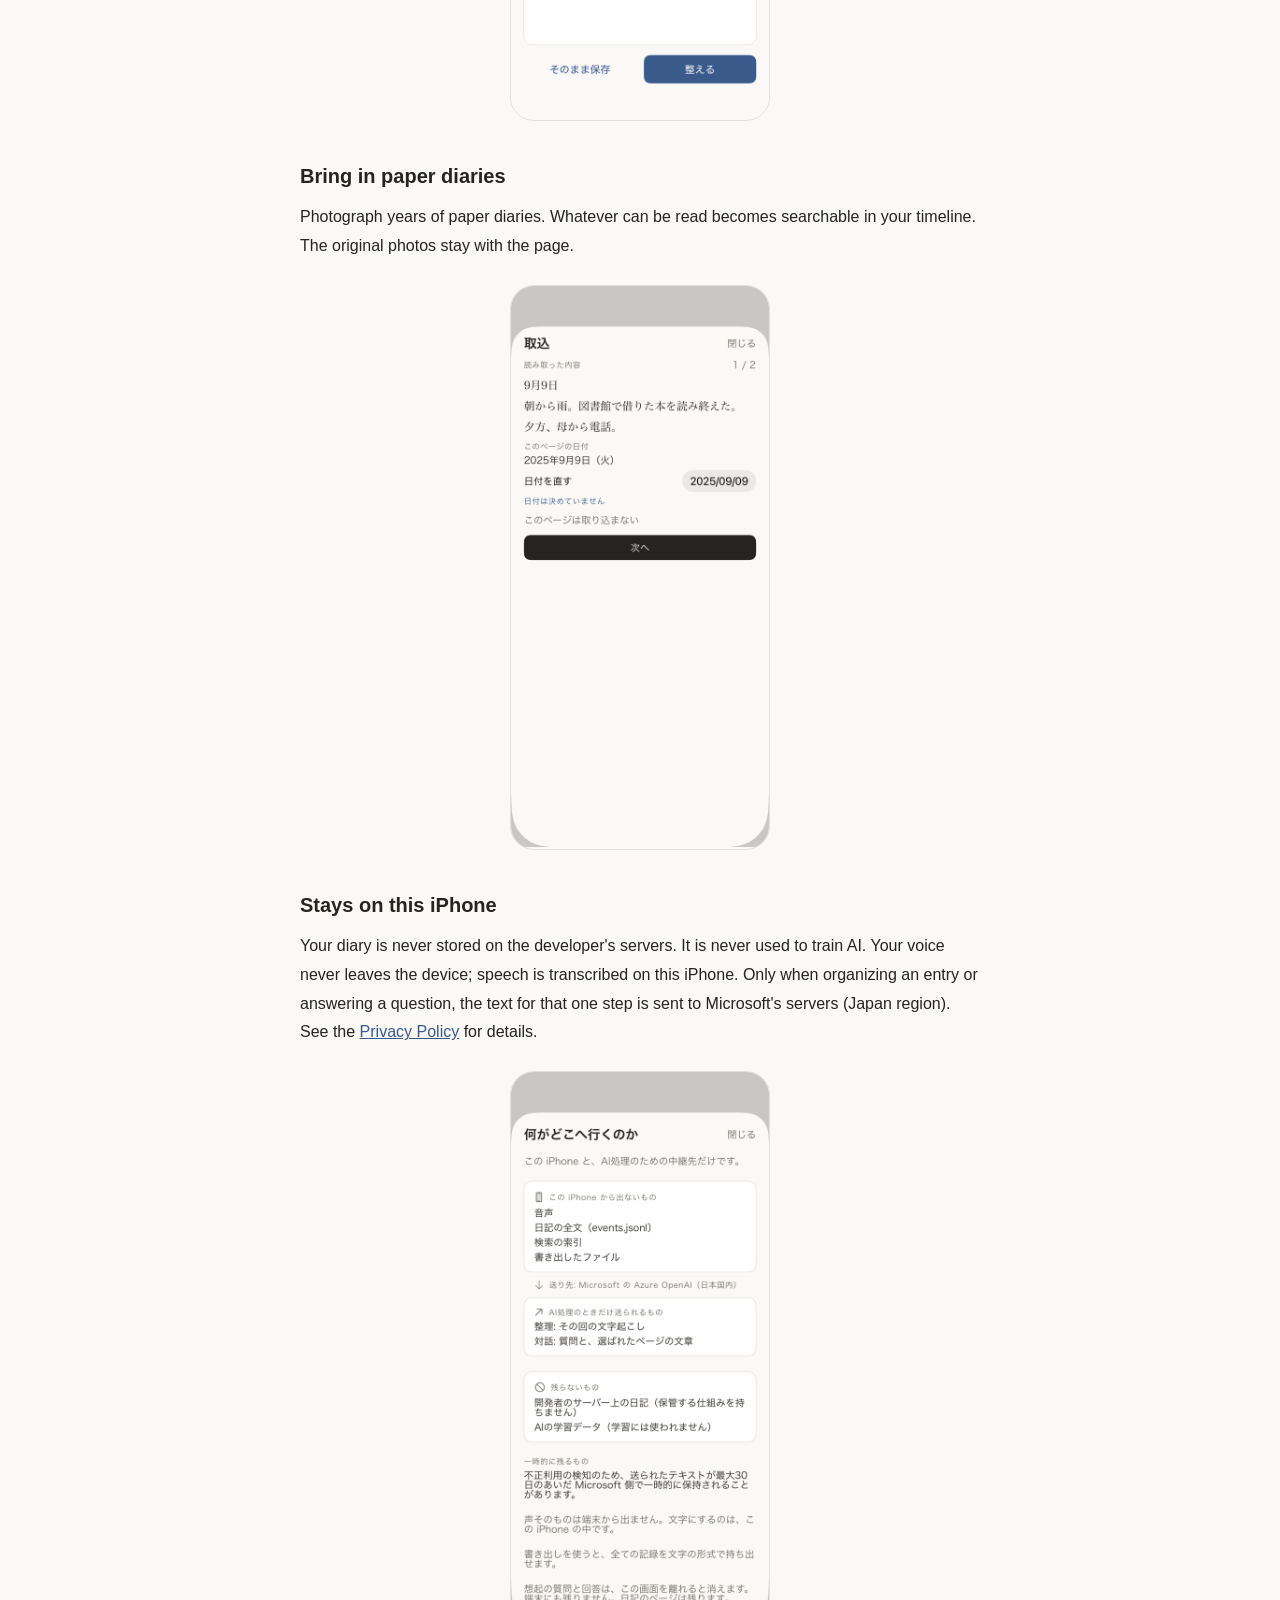
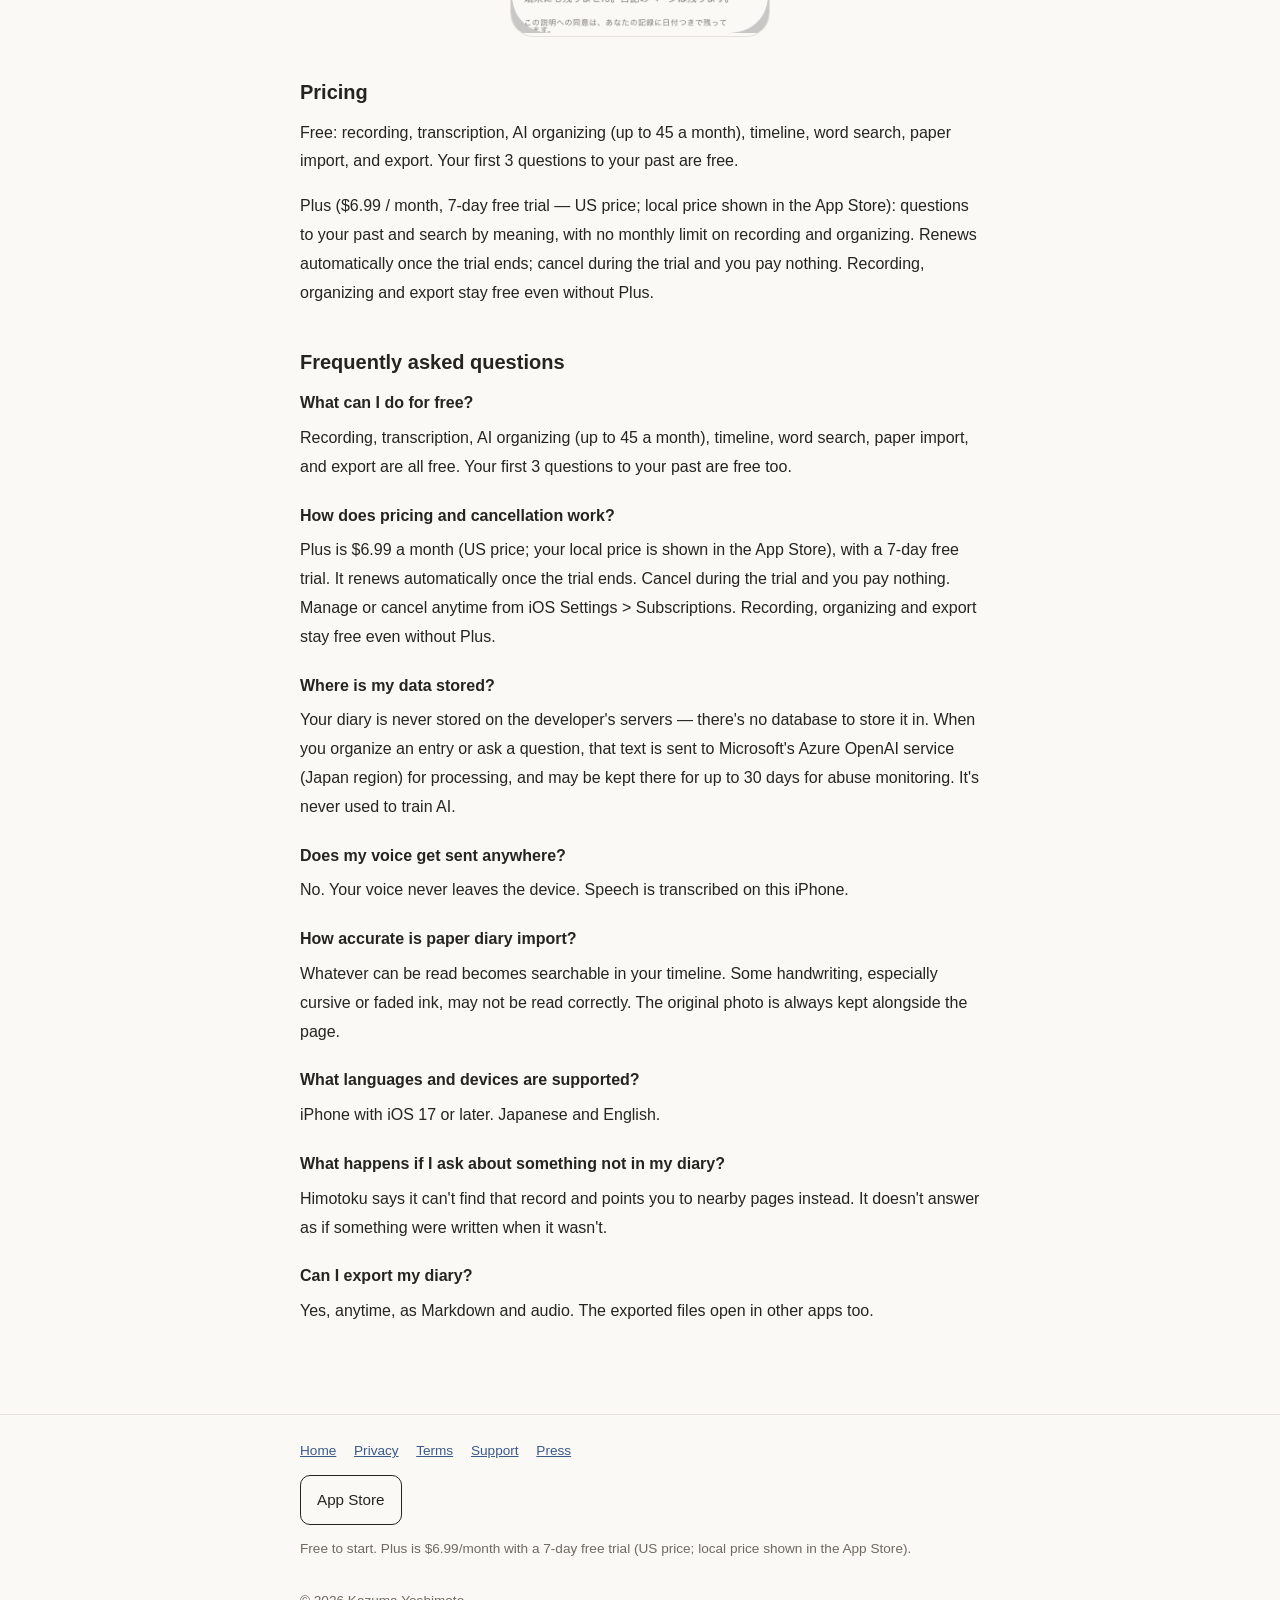
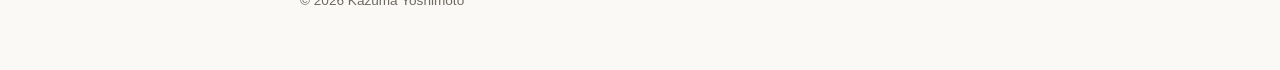
==== commit 895a13b0: "site: 2026-09-07 from voice-diary/site" ====
--- a/en/index.html
+++ b/en/index.html
@@ -143,6 +143,7 @@
     <nav>
       <a href="./">Home</a>
       <a href="privacy/">Privacy</a>
+      <a href="terms/">Terms</a>
       <a href="support/">Support</a>
       <a href="press/">Press</a>
     </nav>
